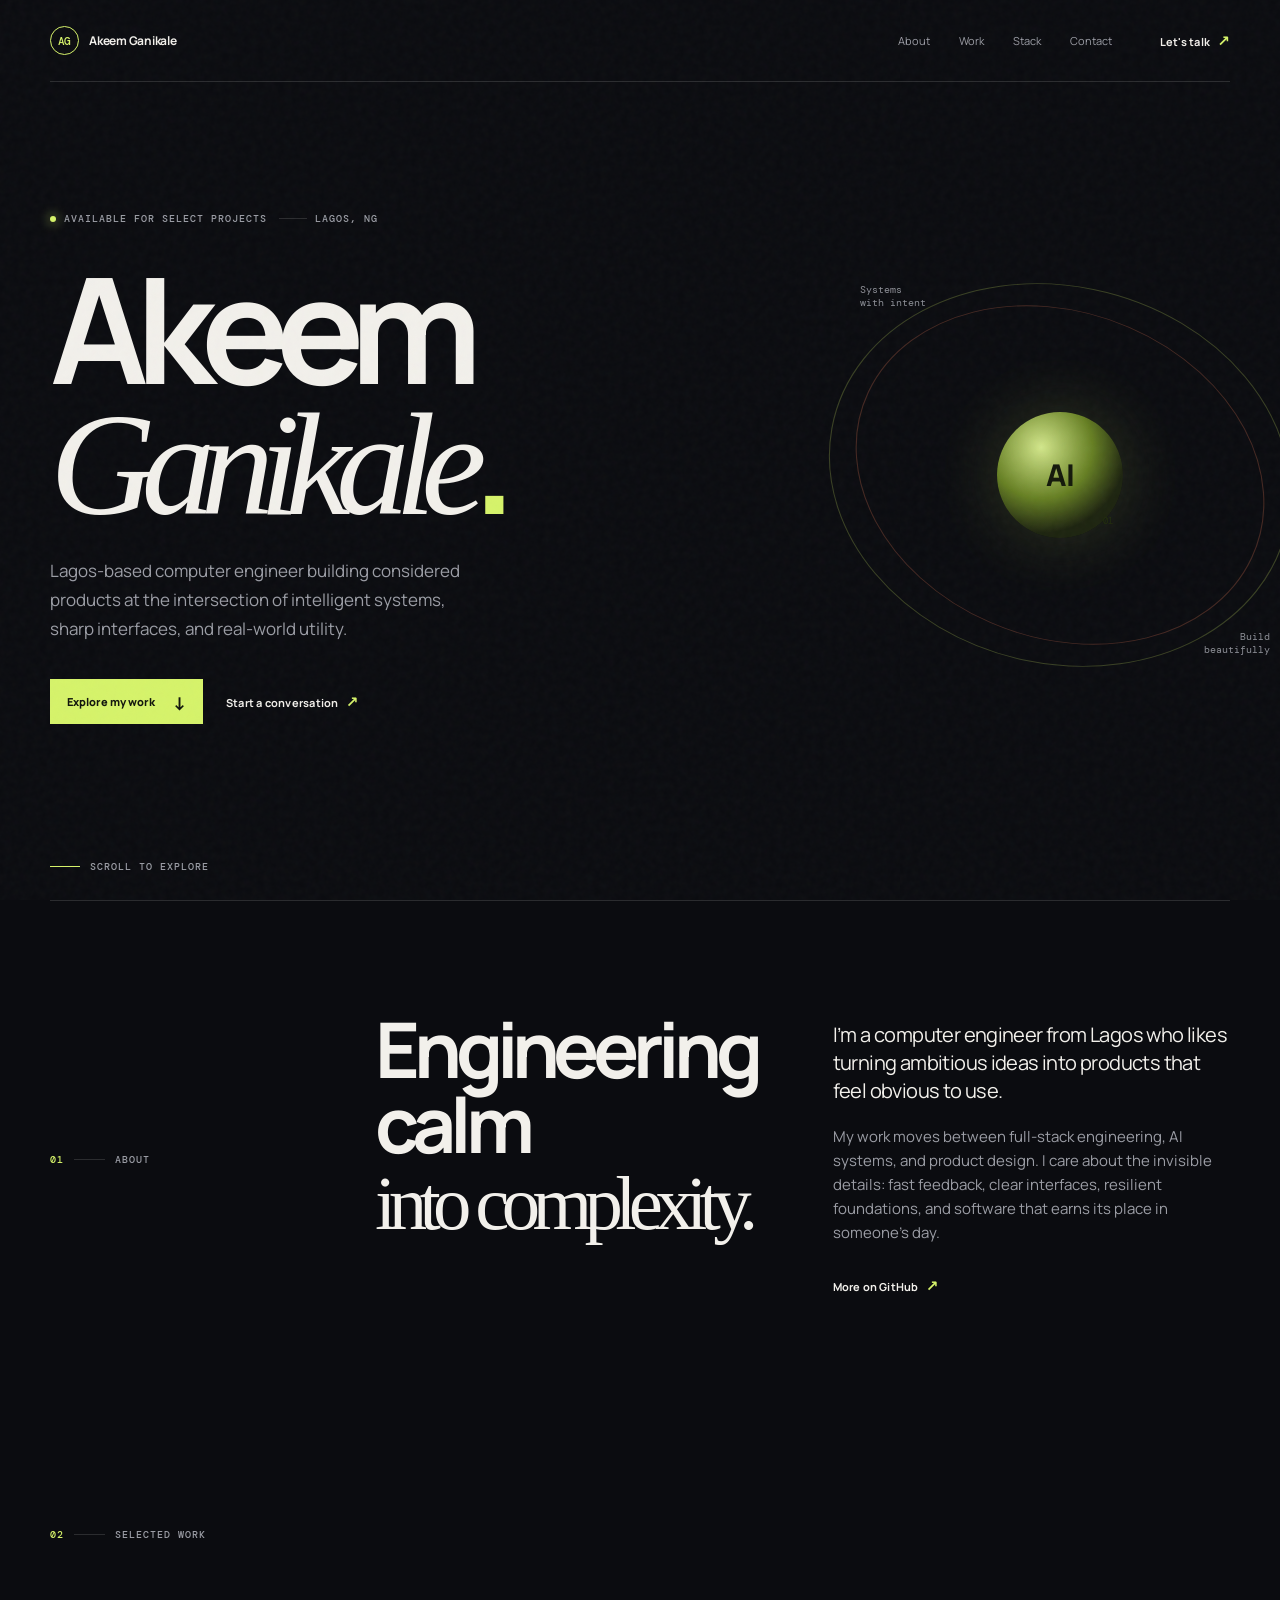
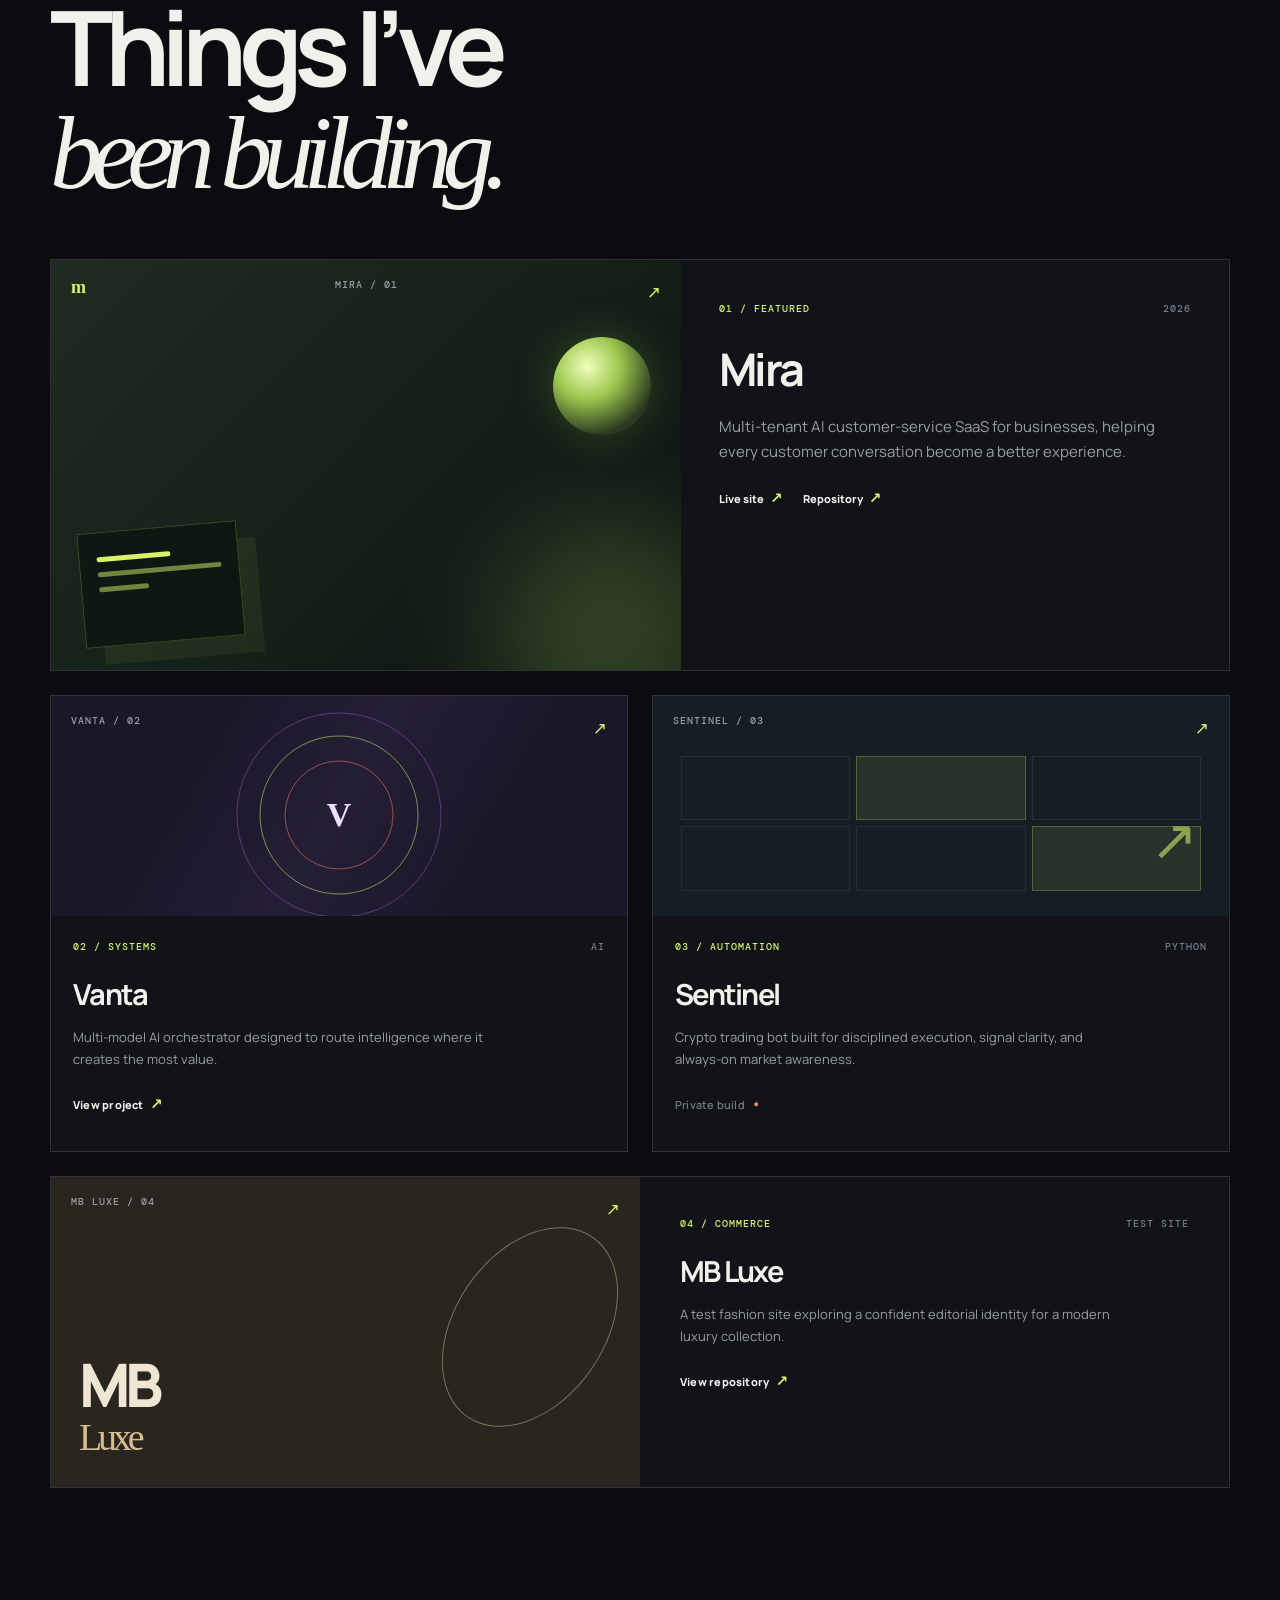
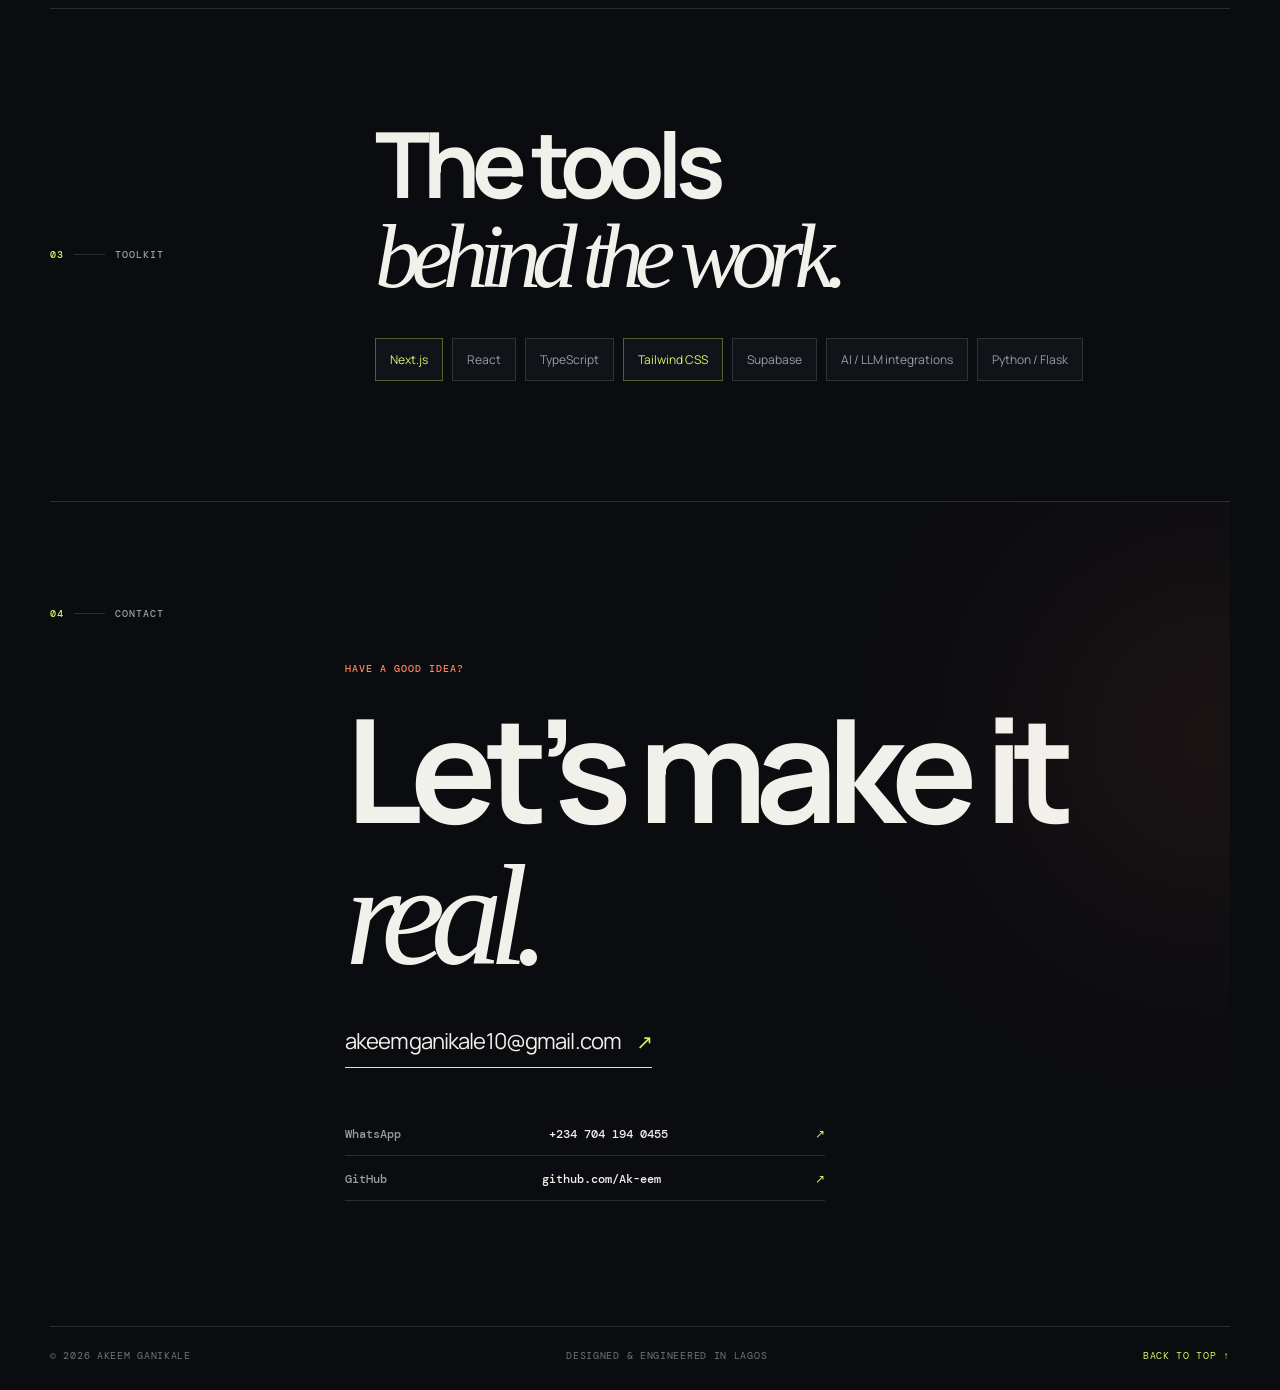
==== portfolio-main/index.html @ ff55d179 "Add files via upload overwrite" ====
<!doctype html>
<html lang="en">
  <head>
    <meta charset="UTF-8" />
    <meta name="viewport" content="width=device-width, initial-scale=1.0" />
    <meta name="theme-color" content="#0b0c10" />
    <meta name="description" content="Akeem Ganikale is a Lagos-based computer engineer building thoughtful AI products and digital experiences." />
    <meta property="og:title" content="Akeem Ganikale — Computer Engineer" />
    <meta property="og:description" content="Selected work, tools, and ways to connect with Akeem Ganikale." />
    <meta property="og:type" content="website" />
    <title>Akeem Ganikale — Computer Engineer</title>
    <link rel="preconnect" href="https://fonts.googleapis.com" />
    <link rel="preconnect" href="https://fonts.gstatic.com" crossorigin />
    <link href="https://fonts.googleapis.com/css2?family=DM+Mono:wght@400;500&family=Manrope:wght@400;500;600;700;800&display=swap" rel="stylesheet" />
    <link rel="stylesheet" href="styles.css" />
  </head>
  <body>
    <div class="noise" aria-hidden="true"></div>
    <header class="site-header">
      <a class="brand" href="#top" aria-label="Akeem Ganikale home"><span>AG</span><strong>Akeem Ganikale</strong></a>
      <nav class="desktop-nav" aria-label="Primary navigation">
        <a href="#about">About</a>
        <a href="#work">Work</a>
        <a href="#stack">Stack</a>
        <a href="#contact">Contact</a>
      </nav>
      <a class="header-link" href="mailto:akeemganikale10@gmail.com">Let's talk <span aria-hidden="true">↗</span></a>
    </header>

    <main id="top">
      <section class="hero section-shell" aria-labelledby="hero-title">
        <div class="hero-copy">
          <p class="eyebrow"><span class="status-dot"></span> Available for select projects <span class="line"></span> Lagos, NG</p>
          <h1 id="hero-title">Akeem<br /><em>Ganikale</em><span class="period">.</span></h1>
          <p class="hero-intro">Lagos-based computer engineer building considered products at the intersection of intelligent systems, sharp interfaces, and real-world utility.</p>
          <div class="hero-actions">
            <a class="button button-primary" href="#work">Explore my work <span aria-hidden="true">↓</span></a>
            <a class="text-link" href="mailto:akeemganikale10@gmail.com">Start a conversation <span aria-hidden="true">↗</span></a>
          </div>
        </div>
        <div class="hero-orbit" aria-hidden="true">
          <div class="orbit orbit-one"></div><div class="orbit orbit-two"></div>
          <div class="orbit-core"><span>AI</span><small>01</small></div>
          <div class="orbit-label label-one">Systems<br />with intent</div>
          <div class="orbit-label label-two">Build<br />beautifully</div>
        </div>
        <div class="scroll-note"><span></span> Scroll to explore</div>
      </section>

      <section class="about section-shell section-grid" id="about" aria-labelledby="about-title">
        <div class="section-kicker"><span>01</span><span class="kicker-line"></span><span>About</span></div>
        <div class="about-content">
          <h2 id="about-title">Engineering calm<br /><span>into complexity.</span></h2>
          <div class="about-body">
            <p class="lead">I’m a computer engineer from Lagos who likes turning ambitious ideas into products that feel obvious to use.</p>
            <p>My work moves between full-stack engineering, AI systems, and product design. I care about the invisible details: fast feedback, clear interfaces, resilient foundations, and software that earns its place in someone’s day.</p>
            <a class="text-link" href="https://github.com/Ak-eem" target="_blank" rel="noreferrer">More on GitHub <span aria-hidden="true">↗</span></a>
          </div>
        </div>
      </section>

      <section class="work section-shell" id="work" aria-labelledby="work-title">
        <div class="section-heading"><div class="section-kicker"><span>02</span><span class="kicker-line"></span><span>Selected work</span></div><h2 id="work-title">Things I’ve<br /><em>been building.</em></h2></div>
        <div class="project-list">
          <article class="project-card project-featured">
            <div class="project-visual mira-visual"><div class="visual-top"><span class="mini-mark">m</span><span class="visual-caption">MIRA / 01</span><span class="visual-arrow">↗</span></div><div class="mira-chat"><span class="chat-line short"></span><span class="chat-line"></span><span class="chat-line tiny"></span></div><div class="visual-orb"></div></div>
            <div class="project-info"><div class="project-meta"><span>01 / Featured</span><span>2026</span></div><h3>Mira</h3><p>Multi-tenant AI customer-service SaaS for businesses, helping every customer conversation become a better experience.</p><div class="project-links"><a href="https://mira-eight-tau.vercel.app/" target="_blank" rel="noreferrer">Live site <span>↗</span></a><a href="https://github.com/Ak-eem/Mira" target="_blank" rel="noreferrer">Repository <span>↗</span></a></div></div>
          </article>
          <div class="project-pair">
            <article class="project-card compact"><div class="project-visual vanta-visual"><div class="visual-top"><span class="visual-caption">VANTA / 02</span><span class="visual-arrow">↗</span></div><div class="vanta-rings"><i></i><i></i><i></i><b>V</b></div></div><div class="project-info"><div class="project-meta"><span>02 / Systems</span><span>AI</span></div><h3>Vanta</h3><p>Multi-model AI orchestrator designed to route intelligence where it creates the most value.</p><a class="project-link" href="https://github.com/Ak-eem/Vanta" target="_blank" rel="noreferrer">View project <span>↗</span></a></div></article>
            <article class="project-card compact"><div class="project-visual sentinel-visual"><div class="visual-top"><span class="visual-caption">SENTINEL / 03</span><span class="visual-arrow">↗</span></div><div class="sentinel-grid"><span></span><span></span><span></span><span></span><span></span><span></span><strong>↗</strong></div></div><div class="project-info"><div class="project-meta"><span>03 / Automation</span><span>Python</span></div><h3>Sentinel</h3><p>Crypto trading bot built for disciplined execution, signal clarity, and always-on market awareness.</p><span class="project-link muted">Private build <span>•</span></span></div></article>
          </div>
          <article class="project-card mb-card"><div class="project-visual mb-visual"><div class="visual-top"><span class="visual-caption">MB LUXE / 04</span><span class="visual-arrow">↗</span></div><div class="mb-type">MB<br /><i>Luxe</i></div><span class="mb-curve"></span></div><div class="project-info"><div class="project-meta"><span>04 / Commerce</span><span>Test site</span></div><h3>MB Luxe</h3><p>A test fashion site exploring a confident editorial identity for a modern luxury collection.</p><a class="project-link" href="https://github.com/Ak-eem/mb-luxe-collection" target="_blank" rel="noreferrer">View repository <span>↗</span></a></div></article>
        </div>
      </section>

      <section class="stack section-shell section-grid" id="stack" aria-labelledby="stack-title">
        <div class="section-kicker"><span>03</span><span class="kicker-line"></span><span>Toolkit</span></div>
        <div class="stack-content"><h2 id="stack-title">The tools<br /><em>behind the work.</em></h2><div class="stack-tags"><span>Next.js</span><span>React</span><span>TypeScript</span><span>Tailwind CSS</span><span>Supabase</span><span>AI / LLM integrations</span><span>Python / Flask</span></div></div>
      </section>

      <section class="contact section-shell" id="contact" aria-labelledby="contact-title"><div class="contact-glow"></div><div class="section-kicker"><span>04</span><span class="kicker-line"></span><span>Contact</span></div><div class="contact-content"><p class="eyebrow">Have a good idea?</p><h2 id="contact-title">Let’s make it<br /><em>real.</em></h2><a class="contact-email" href="mailto:akeemganikale10@gmail.com">akeemganikale10@gmail.com <span>↗</span></a><div class="contact-details"><a href="https://wa.me/2347041940455" target="_blank" rel="noreferrer"><span>WhatsApp</span>+234 704 194 0455 <b>↗</b></a><a href="https://github.com/Ak-eem" target="_blank" rel="noreferrer"><span>GitHub</span>github.com/Ak-eem <b>↗</b></a></div></div></section>
    </main>
    <footer class="site-footer section-shell"><span>© <span id="year"></span> Akeem Ganikale</span><span>Designed &amp; engineered in Lagos</span><a href="#top">Back to top ↑</a></footer>
    <script src="script.js"></script>
  </body>
</html>
---- portfolio-main/styles.css ----
:root{--bg:#0b0c10;--surface:#111319;--surface-2:#171920;--text:#f2f0eb;--muted:#9b9da5;--line:rgba(242,240,235,.14);--acid:#d6f36a;--orange:#ff835c;--serif:Georgia,'Times New Roman',serif;--sans:'Manrope',system-ui,sans-serif;--mono:'DM Mono',monospace}*{box-sizing:border-box}html{scroll-behavior:smooth}body{margin:0;background:var(--bg);color:var(--text);font-family:var(--sans);font-size:15px;line-height:1.6;overflow-x:hidden}.noise{position:fixed;inset:0;pointer-events:none;opacity:.045;z-index:10;background-image:url("data:image/svg+xml,%3Csvg viewBox='0 0 160 160' xmlns='http://www.w3.org/2000/svg'%3E%3Cfilter id='n'%3E%3CfeTurbulence type='fractalNoise' baseFrequency='.8' numOctaves='3' stitchTiles='stitch'/%3E%3C/filter%3E%3Crect width='100%25' height='100%25' filter='url(%23n)' opacity='.7'/%3E%3C/svg%3E")}.section-shell{width:min(100% - 40px,1180px);margin-inline:auto}.site-header{width:min(100% - 40px,1180px);height:82px;margin:auto;display:flex;align-items:center;justify-content:space-between;border-bottom:1px solid var(--line);position:relative;z-index:2}.brand{display:flex;align-items:center;gap:10px;color:var(--text);text-decoration:none;font-size:12px;letter-spacing:-.02em}.brand span{display:grid;place-items:center;width:29px;height:29px;border:1px solid var(--acid);color:var(--acid);font:500 11px var(--mono);border-radius:50%}.brand strong{font-weight:700}.desktop-nav{display:none}.header-link,.text-link,.project-link{color:var(--text);text-decoration:none;font-size:11px;font-weight:700;letter-spacing:.02em}.header-link span,.text-link span,.project-link span{color:var(--acid);margin-left:5px;font-size:15px}.hero{min-height:calc(100vh - 82px);padding-top:74px;display:flex;flex-direction:column;position:relative}.eyebrow,.section-kicker,.project-meta,.visual-caption,.scroll-note{font:500 10px var(--mono);letter-spacing:.1em;text-transform:uppercase;color:var(--muted)}.eyebrow{display:flex;align-items:center;gap:8px}.status-dot{width:6px;height:6px;border-radius:50%;background:var(--acid);box-shadow:0 0 12px var(--acid)}.line{height:1px;width:28px;background:var(--line);margin-left:4px}.hero h1{font-size:clamp(4rem,18vw,9.2rem);line-height:.88;letter-spacing:-.09em;margin:30px 0 28px;font-weight:700}.hero h1 em,.section-heading h2 em,.about-content h2 span,.stack-content h2 em,.contact h2 em{font-family:var(--serif);font-weight:400;letter-spacing:-.1em}.period{color:var(--acid)}.hero-intro{max-width:430px;color:var(--muted);font-size:16px;line-height:1.7;margin:0}.hero-actions{display:flex;align-items:center;gap:23px;margin-top:35px}.button{display:inline-flex;align-items:center;gap:18px;text-decoration:none;font-size:11px;font-weight:800}.button-primary{background:var(--acid);color:#11150c;padding:14px 17px}.button-primary span{font-size:18px;line-height:0}.hero-orbit{width:280px;height:280px;position:absolute;right:-150px;top:55%;transform:translateY(-50%);opacity:.9}.orbit{position:absolute;border:1px solid rgba(214,243,106,.25);border-radius:50%;inset:0;transform:rotate(-28deg) skewX(12deg)}.orbit-two{inset:25px;transform:rotate(62deg) skewX(-14deg);border-color:rgba(255,131,92,.26)}.orbit-core{position:absolute;left:50%;top:50%;transform:translate(-50%,-50%);width:91px;height:91px;border-radius:50%;display:grid;place-items:center;background:radial-gradient(circle at 35% 28%,#e9ff99,#718d26 42%,#202711 70%);box-shadow:0 0 70px rgba(214,243,106,.2)}.orbit-core span{font-size:22px;font-weight:800;color:#151b0b}.orbit-core small{position:absolute;right:10px;bottom:11px;font:9px var(--mono);color:#24300d}.orbit-label{position:absolute;font:10px var(--mono);line-height:1.3;color:var(--muted)}.label-one{top:18px;left:10px}.label-two{right:0;bottom:29px;text-align:right}.scroll-note{position:absolute;bottom:27px;left:0;display:flex;align-items:center;gap:10px}.scroll-note span{display:block;width:30px;height:1px;background:var(--acid)}.section-grid{display:grid;grid-template-columns:1fr;gap:42px;padding-top:110px;padding-bottom:120px;border-top:1px solid var(--line)}.section-kicker{display:flex;align-items:center;gap:10px}.section-kicker>span:first-child{color:var(--acid)}.kicker-line{display:block;width:31px;height:1px;background:var(--line)}h2{font-size:clamp(2.6rem,10vw,5.7rem);line-height:.98;letter-spacing:-.08em;margin:0}.about-content h2{margin-bottom:38px}.about-body{max-width:510px}.about-body p{color:var(--muted);margin:0 0 20px}.about-body .lead{font-size:20px;color:var(--text);line-height:1.4;letter-spacing:-.03em}.about-body .text-link{display:inline-block;margin-top:9px}.work{padding-top:110px;padding-bottom:120px}.section-heading{display:flex;flex-direction:column;gap:42px;margin-bottom:55px}.section-heading h2{font-size:clamp(3rem,12vw,6.5rem)}.project-list{display:flex;flex-direction:column;gap:24px}.project-card{background:var(--surface);border:1px solid var(--line);overflow:hidden;transition:transform .35s ease,border-color .35s ease}.project-card:hover{transform:translateY(-5px);border-color:rgba(214,243,106,.5)}.project-visual{height:250px;position:relative;overflow:hidden}.visual-top{position:absolute;inset:18px 20px auto;display:flex;justify-content:space-between;z-index:1}.visual-arrow{font-size:17px;color:var(--acid)}.mira-visual{background:linear-gradient(135deg,#202b22,#152219 50%,#0b1110)}.mira-visual:after{content:'';position:absolute;width:240px;height:240px;border-radius:50%;background:#b9e96b;filter:blur(55px);opacity:.21;right:-55px;bottom:-90px}.mini-mark{font:bold 18px var(--serif);color:var(--acid);line-height:1}.mira-chat{position:absolute;width:160px;height:115px;left:30px;bottom:28px;border:1px solid rgba(214,243,106,.23);padding:24px 17px;background:rgba(11,18,13,.7);transform:rotate(-5deg);box-shadow:18px 18px 0 rgba(214,243,106,.06)}.chat-line{display:block;height:5px;width:100%;background:#6f863f;margin-bottom:10px;border-radius:5px}.chat-line.short{width:60%;background:var(--acid)}.chat-line.tiny{width:40%}.visual-orb{position:absolute;width:98px;height:98px;border-radius:50%;right:30px;top:77px;background:radial-gradient(circle at 35% 30%,#f2ffbb,#9cc74e 35%,#2a3920 74%);box-shadow:0 0 45px #8fbd4c44}.vanta-visual{background:#1b1728}.vanta-visual:after{content:'';position:absolute;inset:0;background:linear-gradient(120deg,transparent 25%,#a67cff12 50%,transparent 75%)}.vanta-rings{position:absolute;width:205px;height:205px;left:50%;top:54%;transform:translate(-50%,-50%);display:grid;place-items:center}.vanta-rings i{position:absolute;border:1px solid #ad8aff55;border-radius:50%;inset:0}.vanta-rings i:nth-child(2){inset:23px;border-color:#d6f36a88}.vanta-rings i:nth-child(3){inset:48px;border-color:#ff835c88}.vanta-rings b{font:700 34px var(--serif);color:#f0e7ff}.sentinel-visual{background:#141e24}.sentinel-grid{position:absolute;inset:60px 28px 25px;display:grid;grid-template-columns:repeat(3,1fr);gap:6px;opacity:.75}.sentinel-grid span{border:1px solid #77c8e422;position:relative}.sentinel-grid span:nth-child(2),.sentinel-grid span:nth-child(6){background:#d6f36a22;border-color:#d6f36a55}.sentinel-grid strong{position:absolute;right:3px;top:37px;font-size:57px;font-weight:400;color:var(--acid);opacity:.8}.mb-visual{background:#292620}.mb-type{position:absolute;left:28px;bottom:28px;font-size:60px;font-weight:800;line-height:.72;letter-spacing:-.1em;color:#eee5d5}.mb-type i{font:400 38px var(--serif);letter-spacing:-.11em;color:#d7bd8c}.mb-curve{position:absolute;width:150px;height:220px;border:1px solid #d7bd8c80;border-radius:50%;right:35px;top:40px;transform:rotate(35deg)}.project-info{padding:24px 22px 28px}.project-meta{display:flex;justify-content:space-between;color:#777b86;margin-bottom:18px}.project-meta span:first-child{color:var(--acid)}.project-info h3{font-size:29px;letter-spacing:-.06em;margin:0 0 10px}.project-info p{color:var(--muted);font-size:13px;line-height:1.65;margin:0 0 22px;max-width:450px}.project-links{display:flex;gap:20px}.project-links a,.project-link{font-size:11px;font-weight:800;color:var(--text);text-decoration:none}.project-links a span,.project-link span{color:var(--acid);margin-left:4px;font-size:15px}.project-pair{display:grid;grid-template-columns:1fr;gap:24px}.compact .project-visual{height:220px}.compact .project-info{min-height:235px}.muted{color:#747780!important;font-weight:600}.muted span{color:var(--orange)!important}.stack-content h2{margin-bottom:36px}.stack-tags{display:flex;flex-wrap:wrap;gap:9px}.stack-tags span{padding:11px 14px;border:1px solid var(--line);color:var(--muted);font-size:12px;background:var(--surface)}.stack-tags span:nth-child(1),.stack-tags span:nth-child(4){color:var(--acid);border-color:#d6f36a55}.contact{position:relative;padding-top:105px;padding-bottom:125px;border-top:1px solid var(--line);overflow:hidden}.contact-glow{position:absolute;width:330px;height:330px;border-radius:50%;background:var(--orange);filter:blur(130px);opacity:.1;right:-150px;top:70px}.contact-content{position:relative;margin-top:42px}.contact-content .eyebrow{color:var(--orange);margin-bottom:22px}.contact h2{font-size:clamp(4rem,18vw,9rem);margin-bottom:38px}.contact-email{display:inline-block;color:var(--text);font-size:clamp(15px,3vw,22px);letter-spacing:-.04em;text-decoration:none;border-bottom:1px solid var(--acid);padding-bottom:8px}.contact-email span{color:var(--acid);font-size:20px;margin-left:12px}.contact-details{display:flex;flex-direction:column;gap:15px;margin-top:58px;max-width:480px}.contact-details a{display:flex;justify-content:space-between;gap:15px;color:var(--text);font:500 12px var(--mono);text-decoration:none;border-bottom:1px solid var(--line);padding-bottom:13px}.contact-details a span{color:var(--muted)}.contact-details b{color:var(--acid);font-weight:400}.site-footer{border-top:1px solid var(--line);padding-top:22px;padding-bottom:28px;display:flex;flex-direction:column;gap:7px;color:#72747b;font:10px var(--mono);text-transform:uppercase;letter-spacing:.07em}.site-footer a{color:var(--acid);text-decoration:none}@media(min-width:700px){.section-shell,.site-header{width:min(100% - 80px,1180px)}.desktop-nav{display:flex;gap:29px;margin-left:auto;margin-right:48px}.desktop-nav a{color:var(--muted);font-size:11px;text-decoration:none}.desktop-nav a:hover{color:var(--text)}.hero{padding-top:120px}.hero-intro{font-size:17px}.hero-orbit{width:420px;height:420px;right:-40px;top:48%}.orbit-core{width:126px;height:126px}.orbit-core span{font-size:30px}.hero h1{margin-top:38px}.section-grid{grid-template-columns:25% 1fr;gap:30px}.section-grid>.section-kicker{padding-top:10px}.about-content{display:grid;grid-template-columns:1fr 1fr;gap:60px}.about-content h2{margin:0;font-size:clamp(3.3rem,6vw,5.7rem)}.about-body{padding-top:10px}.section-heading{gap:55px}.project-pair{grid-template-columns:1fr 1fr}.project-featured{display:grid;grid-template-columns:1.15fr 1fr}.project-featured .project-visual{height:100%;min-height:410px}.project-featured .project-info{padding:42px 38px}.project-featured .project-info h3{font-size:45px}.project-featured .project-info p{font-size:15px}.mb-card{display:grid;grid-template-columns:1fr 1fr}.mb-card .project-visual{height:100%;min-height:310px}.mb-card .project-info{padding:40px}.contact-content{margin-left:25%}.site-footer{flex-direction:row;justify-content:space-between;align-items:center}}
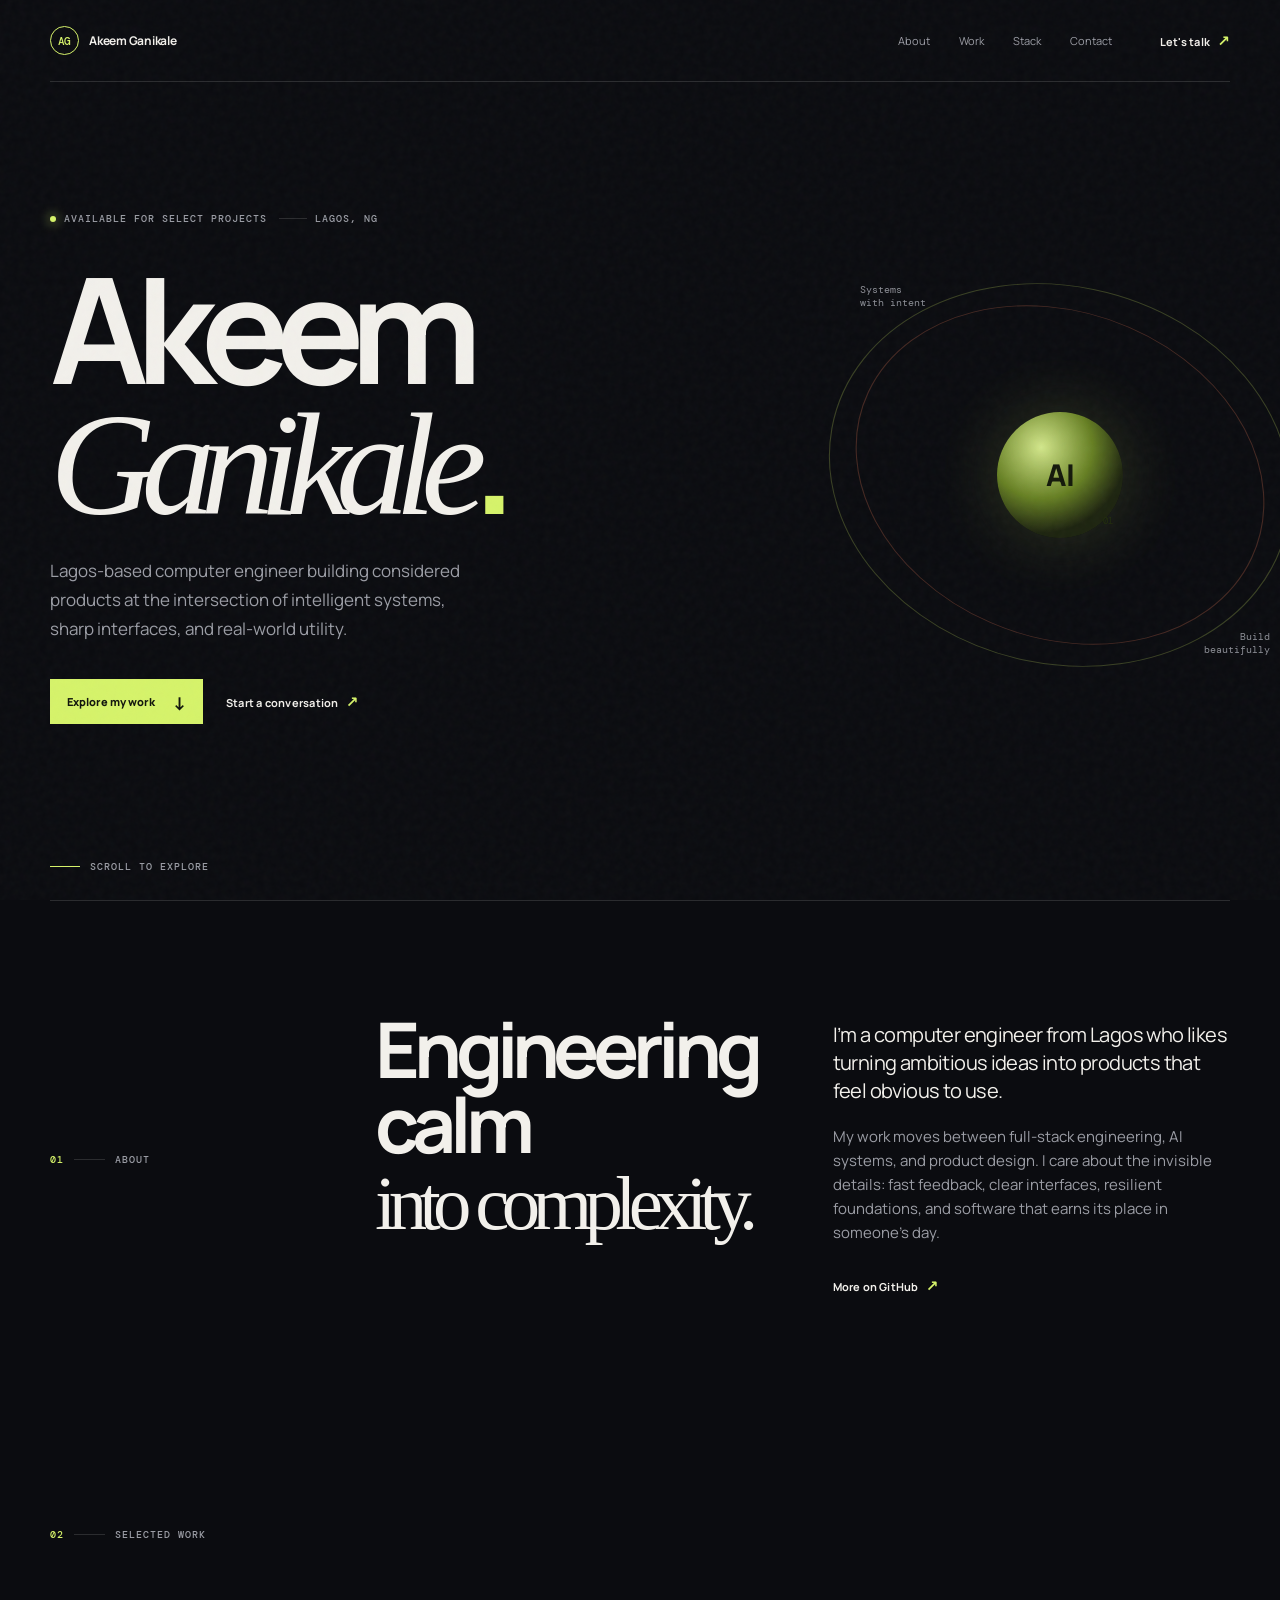
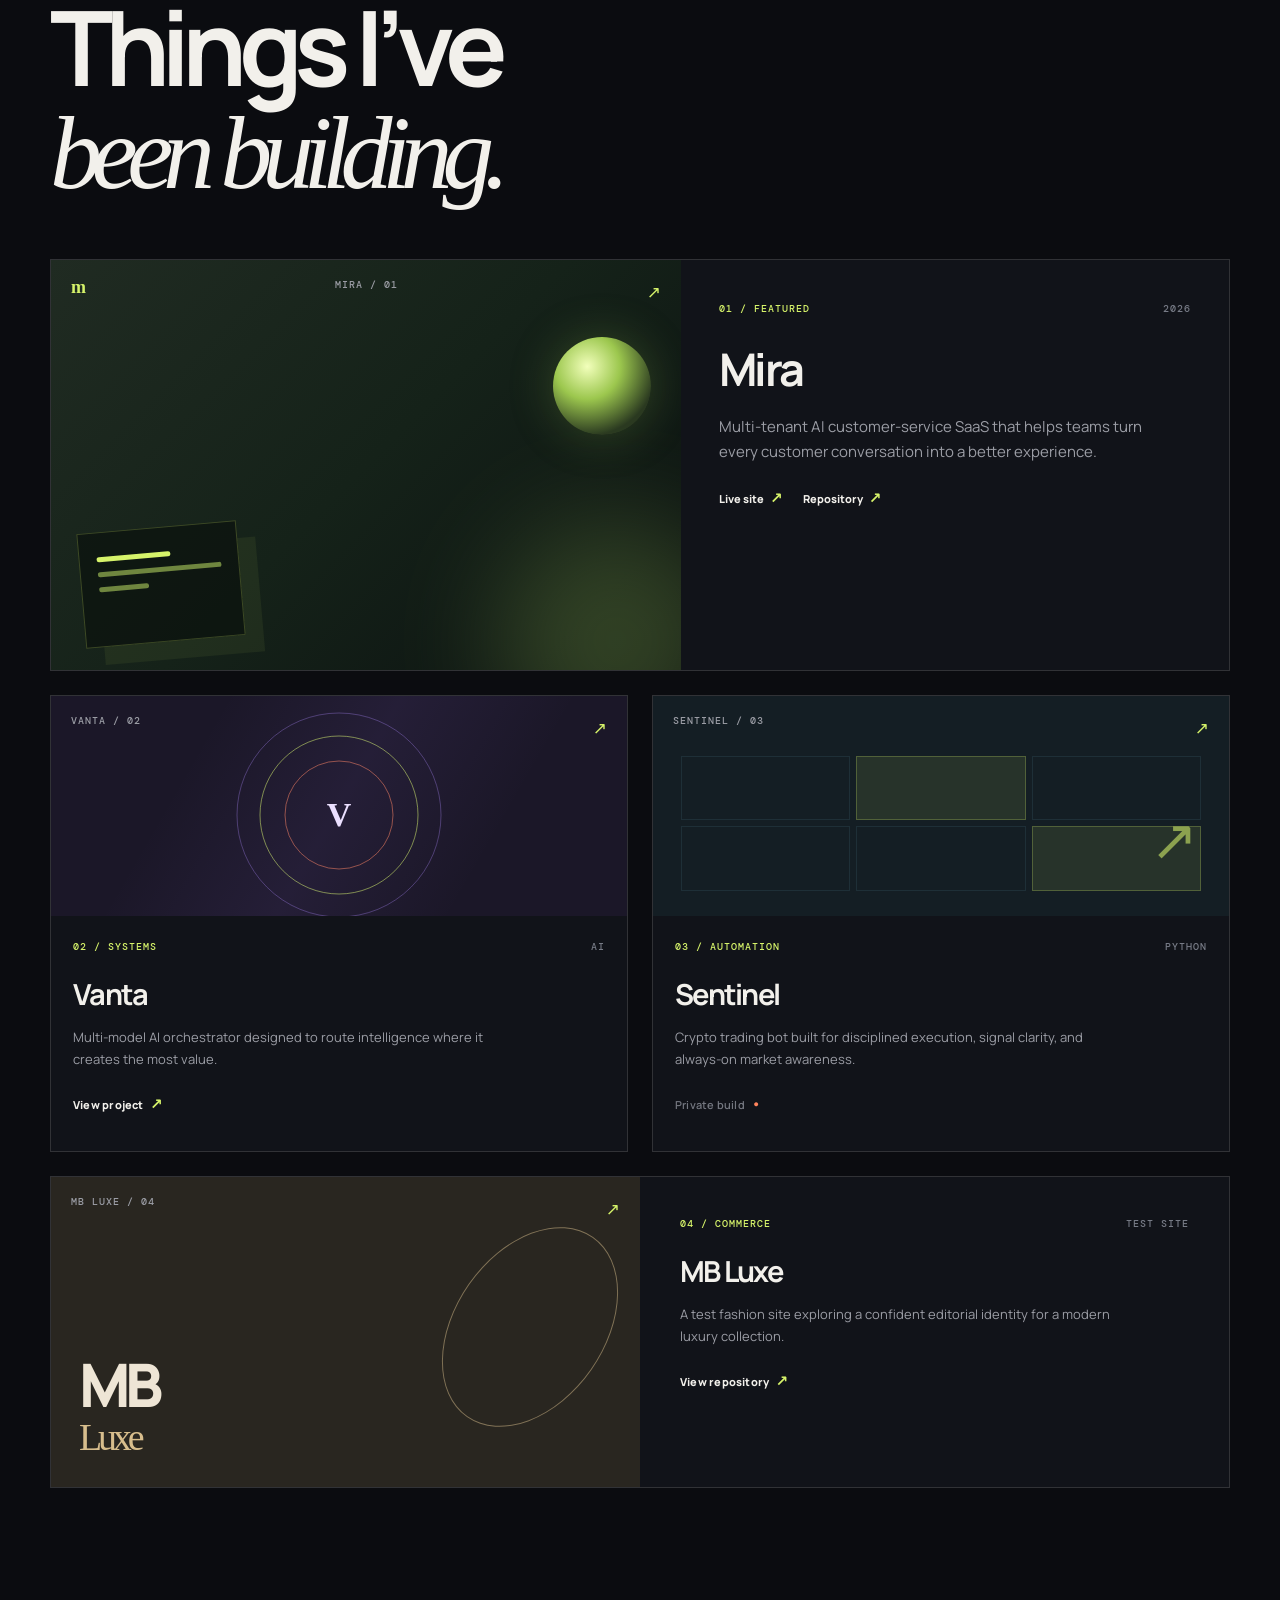
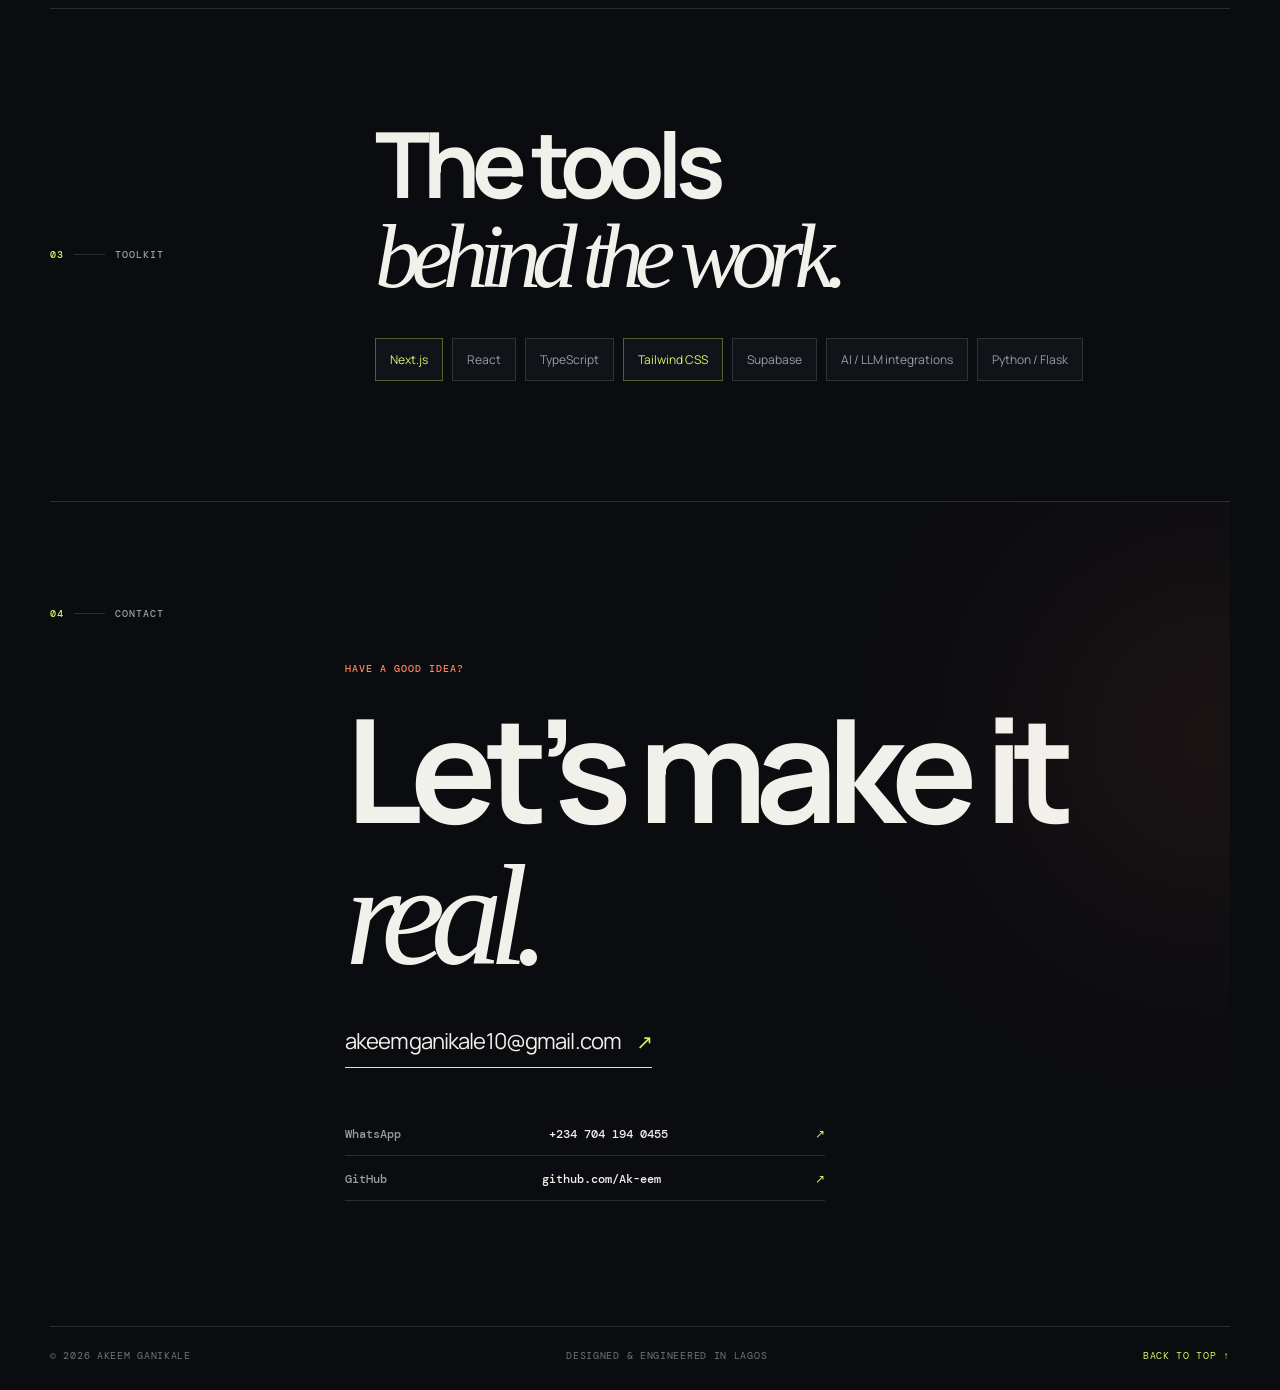
==== commit d055cf61: "Add files via upload fix bugs" ====
--- a/portfolio-main/index.html
+++ b/portfolio-main/index.html
@@ -64,7 +64,7 @@
         <div class="project-list">
           <article class="project-card project-featured">
             <div class="project-visual mira-visual"><div class="visual-top"><span class="mini-mark">m</span><span class="visual-caption">MIRA / 01</span><span class="visual-arrow">↗</span></div><div class="mira-chat"><span class="chat-line short"></span><span class="chat-line"></span><span class="chat-line tiny"></span></div><div class="visual-orb"></div></div>
-            <div class="project-info"><div class="project-meta"><span>01 / Featured</span><span>2026</span></div><h3>Mira</h3><p>Multi-tenant AI customer-service SaaS for businesses, helping every customer conversation become a better experience.</p><div class="project-links"><a href="https://mira-eight-tau.vercel.app/" target="_blank" rel="noreferrer">Live site <span>↗</span></a><a href="https://github.com/Ak-eem/Mira" target="_blank" rel="noreferrer">Repository <span>↗</span></a></div></div>
+            <div class="project-info"><div class="project-meta"><span>01 / Featured</span><span>2026</span></div><h3>Mira</h3><p>Multi-tenant AI customer-service SaaS that helps teams turn every customer conversation into a better experience.</p><div class="project-links"><a href="https://mira-eight-tau.vercel.app/" target="_blank" rel="noreferrer">Live site <span>↗</span></a><a href="https://github.com/Ak-eem/Mira" target="_blank" rel="noreferrer">Repository <span>↗</span></a></div></div>
           </article>
           <div class="project-pair">
             <article class="project-card compact"><div class="project-visual vanta-visual"><div class="visual-top"><span class="visual-caption">VANTA / 02</span><span class="visual-arrow">↗</span></div><div class="vanta-rings"><i></i><i></i><i></i><b>V</b></div></div><div class="project-info"><div class="project-meta"><span>02 / Systems</span><span>AI</span></div><h3>Vanta</h3><p>Multi-model AI orchestrator designed to route intelligence where it creates the most value.</p><a class="project-link" href="https://github.com/Ak-eem/Vanta" target="_blank" rel="noreferrer">View project <span>↗</span></a></div></article>
@@ -84,4 +84,4 @@
     <footer class="site-footer section-shell"><span>© <span id="year"></span> Akeem Ganikale</span><span>Designed &amp; engineered in Lagos</span><a href="#top">Back to top ↑</a></footer>
     <script src="script.js"></script>
   </body>
-</html>
+</html>
